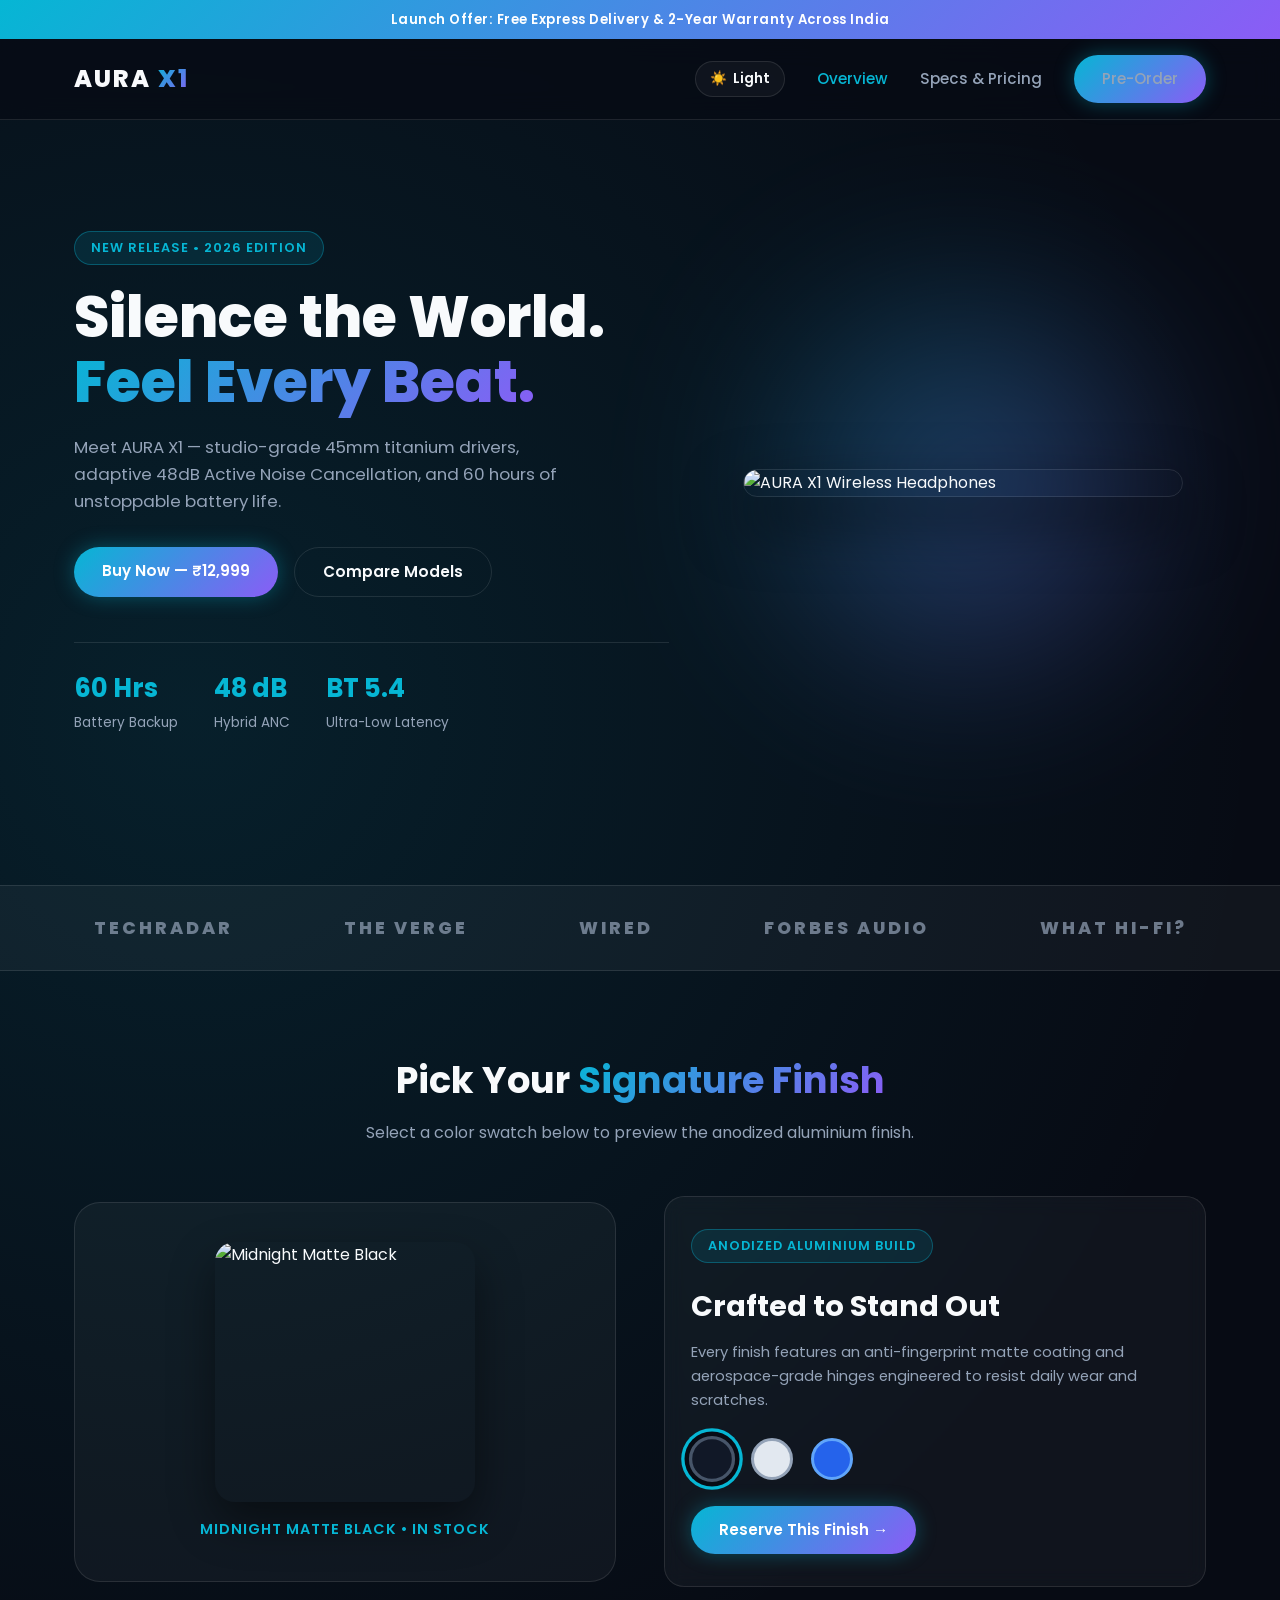
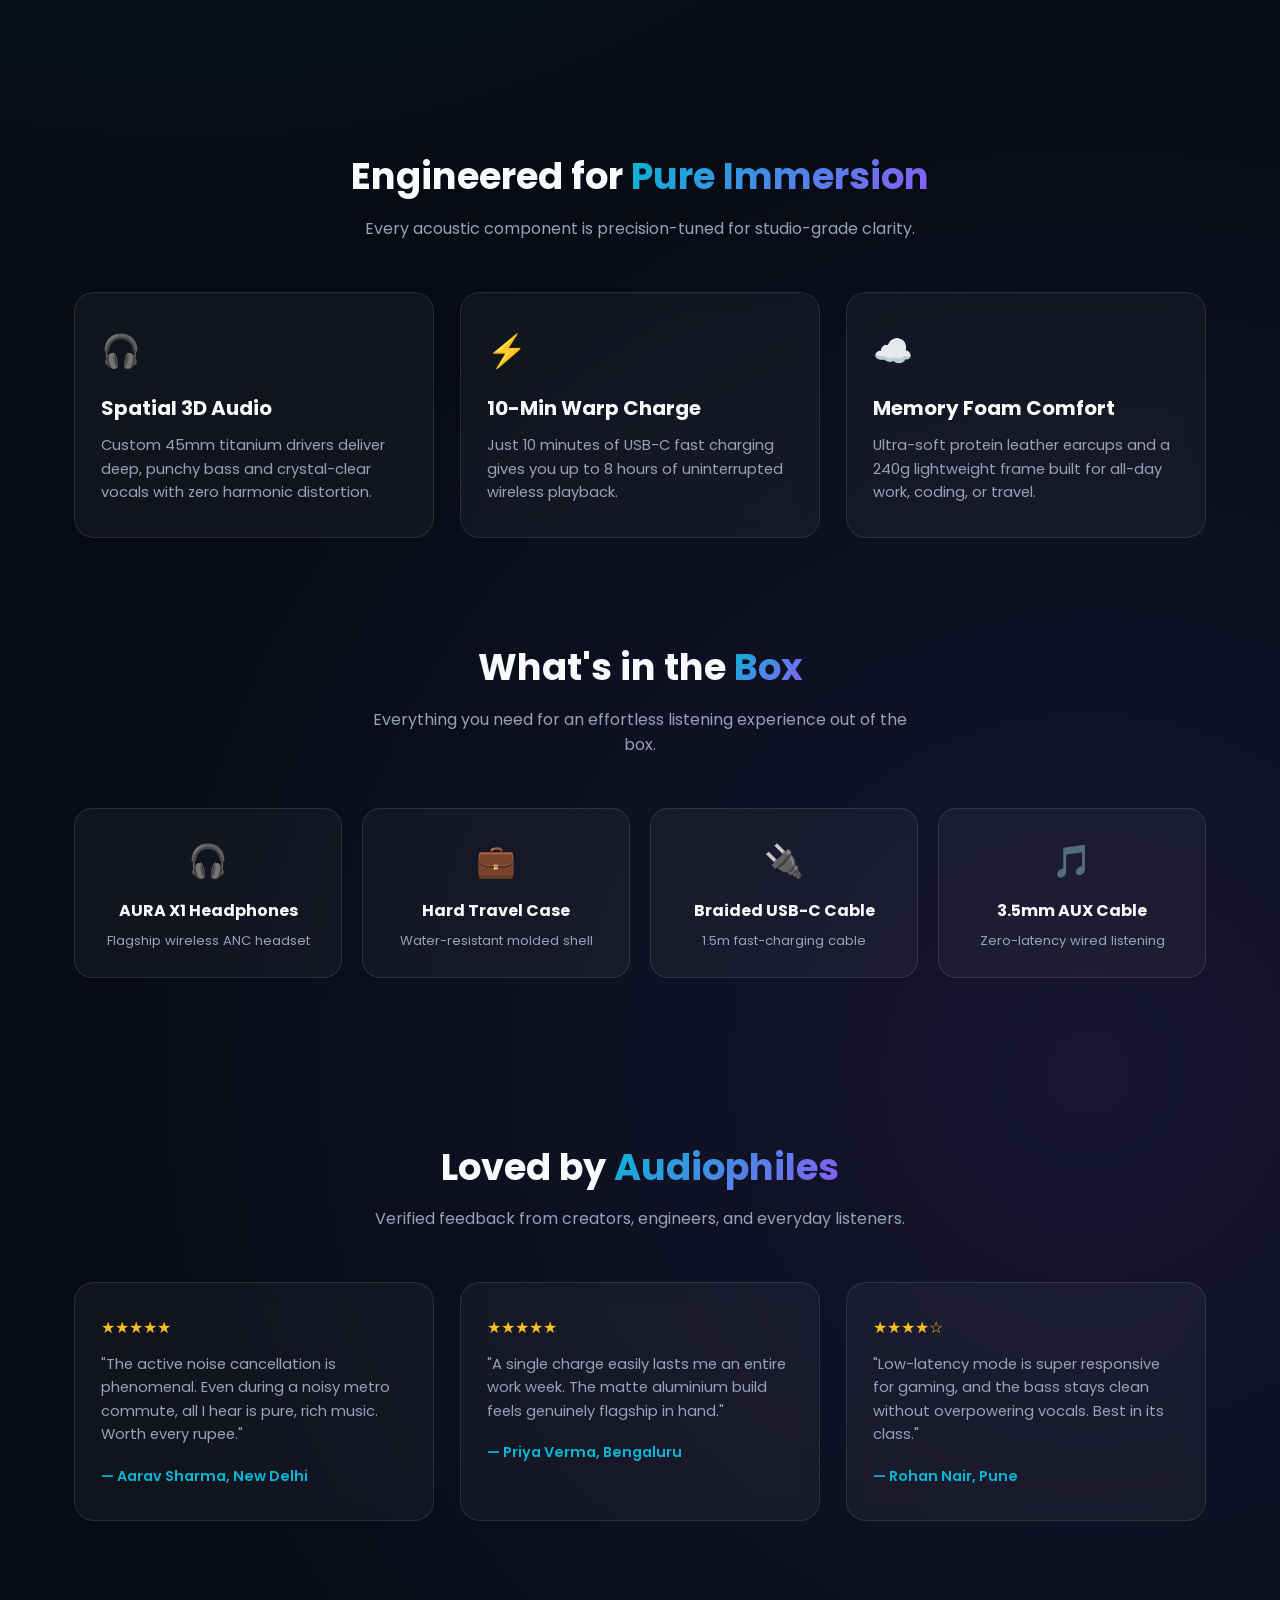
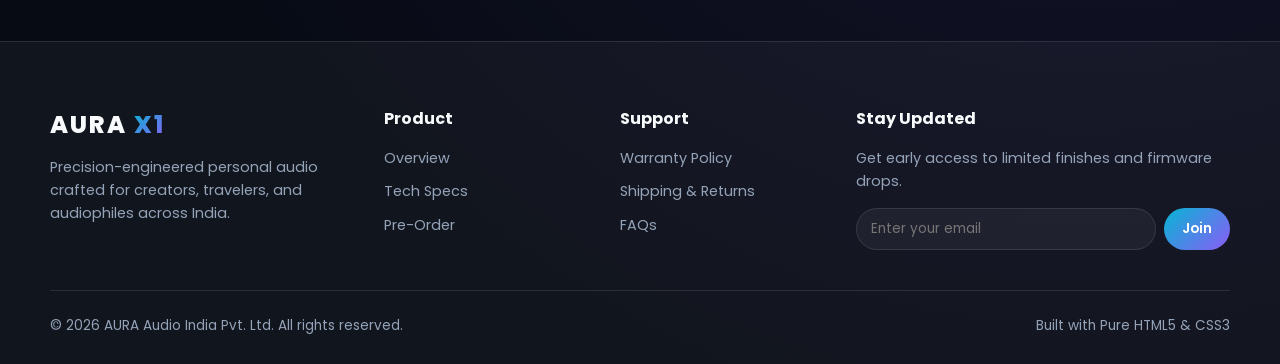
==== index.html @ 24a1bbdf "Add files via upload" ====
<!DOCTYPE html>
<html lang="en">

<head>
    <meta charset="UTF-8">
    <meta name="viewport" content="width=device-width, initial-scale=1.0">
    <title>AURA X1 | Flagship ANC Headphones</title>
    <link rel="stylesheet" href="css/style.css">
</head>

<body>
    <!-- Top Announcement Strip -->
    <div class="announcement-bar">
        Launch Offer: Free Express Delivery &amp; 2-Year Warranty Across India
    </div>

    <!-- Navigation Bar -->
    <header>
        <nav>
            <a href="index.html" class="logo">AURA <span>X1</span></a>
            <input type="checkbox" id="menu-toggle" class="menu-checkbox">
            <label for="menu-toggle" class="hamburger" aria-label="Toggle menu">&#9776;</label>
            <ul class="nav-links">
                <li>
                    <input type="checkbox" id="theme-toggle" class="theme-checkbox">
                    <label for="theme-toggle" class="theme-label">☀️</label>
                </li>
                <li><a href="index.html" class="active">Overview</a></li>
                <li><a href="specs.html">Specs & Pricing</a></li>
                <li><a href="order.html" class="btn btn-primary">Pre-Order</a></li>
            </ul>
        </nav>
    </header>

    <main>
        <!-- Hero Section -->
        <section class="container hero">
            <div class="hero-text">
                <span class="badge">NEW RELEASE • 2026 EDITION</span>
                <h1>Silence the World. <span class="gradient-text">Feel Every Beat.</span></h1>
                <p>
                    Meet AURA X1 — studio-grade 45mm titanium drivers, adaptive 48dB Active Noise Cancellation, and 60
                    hours of unstoppable battery life.
                </p>
                <div class="hero-btns">
                    <a href="order.html" class="btn btn-primary">Buy Now — ₹12,999</a>
                    <a href="specs.html" class="btn btn-outline">Compare Models</a>
                </div>

                <div class="hero-stats">
                    <div>
                        <h3>60 Hrs</h3>
                        <span>Battery Backup</span>
                    </div>
                    <div>
                        <h3>48 dB</h3>
                        <span>Hybrid ANC</span>
                    </div>
                    <div>
                        <h3>BT 5.4</h3>
                        <span>Ultra-Low Latency</span>
                    </div>
                </div>
            </div>

            <div class="hero-img">
                <img src="https://images.unsplash.com/photo-1505740420928-5e560c06d30e?auto=format&fit=crop&w=800&q=80"
                    alt="AURA X1 Wireless Headphones">
            </div>
        </section>
        <!-- Brand Trust Bar -->
        <div class="trust-bar">
            <div class="trust-inner">
                <span class="trust-brand">TECHRADAR</span>
                <span class="trust-brand">THE VERGE</span>
                <span class="trust-brand">WIRED</span>
                <span class="trust-brand">FORBES AUDIO</span>
                <span class="trust-brand">WHAT HI-FI?</span>
            </div>
        </div>

        <!-- Pure CSS Color Preview Studio -->
        <section class="container">
            <div class="section-title">
                <h2>Pick Your <span class="gradient-text">Signature Finish</span></h2>
                <p>Select a color swatch below to preview the anodized aluminium finish.</p>
            </div>

            <input type="radio" name="finish" id="color-midnight" class="color-radio" checked>
            <input type="radio" name="finish" id="color-silver" class="color-radio">
            <input type="radio" name="finish" id="color-cobalt" class="color-radio">

            <div class="color-studio">
                <div class="preview-stage">
                    <div class="preview-item item-midnight">
                        <img src="https://images.unsplash.com/photo-1505740420928-5e560c06d30e?auto=format&fit=crop&w=700&q=80"
                            alt="Midnight Matte Black">
                        <span class="edition-tag">MIDNIGHT MATTE BLACK • IN STOCK</span>
                    </div>

                    <div class="preview-item item-silver">
                        <img src="https://images.unsplash.com/photo-1583394838336-acd977736f90?auto=format&fit=crop&w=700&q=80"
                            alt="Arctic Titanium Silver">
                        <span class="edition-tag">ARCTIC TITANIUM SILVER • LIMITED</span>
                    </div>

                    <div class="preview-item item-cobalt">
                        <img src="https://images.unsplash.com/photo-1546435770-a3e426bf472b?auto=format&fit=crop&w=700&q=80"
                            alt="Deep Cobalt Blue">
                        <span class="edition-tag">DEEP COBALT BLUE • NEW DROP</span>
                    </div>
                </div>

                <div class="card">
                    <span class="badge">ANODIZED ALUMINIUM BUILD</span>
                    <h3 style="font-size: 1.8rem; margin-bottom: 12px;">Crafted to Stand Out</h3>
                    <p>Every finish features an anti-fingerprint matte coating and aerospace-grade hinges engineered to
                        resist daily wear and scratches.</p>

                    <div class="swatch-group">
                        <label for="color-midnight" class="swatch swatch-midnight" title="Midnight Matte Black"></label>
                        <label for="color-silver" class="swatch swatch-silver" title="Arctic Titanium Silver"></label>
                        <label for="color-cobalt" class="swatch swatch-cobalt" title="Deep Cobalt Blue"></label>
                    </div>

                    <a href="order.html" class="btn btn-primary">Reserve This Finish →</a>
                </div>
            </div>
        </section>

        <!-- Key Features Section -->
        <section class="container">
            <div class="section-title">
                <h2>Engineered for <span class="gradient-text">Pure Immersion</span></h2>
                <p>Every acoustic component is precision-tuned for studio-grade clarity.</p>
            </div>

            <div class="grid-3">
                <article class="card">
                    <span class="card-icon">🎧</span>
                    <h3>Spatial 3D Audio</h3>
                    <p>Custom 45mm titanium drivers deliver deep, punchy bass and crystal-clear vocals with zero
                        harmonic distortion.</p>
                </article>

                <article class="card">
                    <span class="card-icon">⚡</span>
                    <h3>10-Min Warp Charge</h3>
                    <p>Just 10 minutes of USB-C fast charging gives you up to 8 hours of uninterrupted wireless
                        playback.</p>
                </article>

                <article class="card">
                    <span class="card-icon">☁️</span>
                    <h3>Memory Foam Comfort</h3>
                    <p>Ultra-soft protein leather earcups and a 240g lightweight frame built for all-day work, coding,
                        or travel.</p>
                </article>
            </div>
        </section>

        <!-- What's in the Box -->
        <section class="container" style="padding-top: 20px;">
            <div class="section-title">
                <h2>What's in the <span class="gradient-text">Box</span></h2>
                <p>Everything you need for an effortless listening experience out of the box.</p>
            </div>

            <div class="grid-4">
                <div class="box-item">
                    <span>🎧</span>
                    <h4>AURA X1 Headphones</h4>
                    <p>Flagship wireless ANC headset</p>
                </div>
                <div class="box-item">
                    <span>💼</span>
                    <h4>Hard Travel Case</h4>
                    <p>Water-resistant molded shell</p>
                </div>
                <div class="box-item">
                    <span>🔌</span>
                    <h4>Braided USB-C Cable</h4>
                    <p>1.5m fast-charging cable</p>
                </div>
                <div class="box-item">
                    <span>🎵</span>
                    <h4>3.5mm AUX Cable</h4>
                    <p>Zero-latency wired listening</p>
                </div>
            </div>
        </section>

        <!-- Customer Reviews -->
        <section class="container">
            <div class="section-title">
                <h2>Loved by <span class="gradient-text">Audiophiles</span></h2>
                <p>Verified feedback from creators, engineers, and everyday listeners.</p>
            </div>

            <div class="grid-3">
                <article class="card">
                    <div class="stars">★★★★★</div>
                    <p>"The active noise cancellation is phenomenal. Even during a noisy metro commute, all I hear is
                        pure, rich music. Worth every rupee."</p>
                    <div class="reviewer">— Aarav Sharma, New Delhi</div>
                </article>

                <article class="card">
                    <div class="stars">★★★★★</div>
                    <p>"A single charge easily lasts me an entire work week. The matte aluminium build feels genuinely
                        flagship in hand."</p>
                    <div class="reviewer">— Priya Verma, Bengaluru</div>
                </article>

                <article class="card">
                    <div class="stars">★★★★☆</div>
                    <p>"Low-latency mode is super responsive for gaming, and the bass stays clean without overpowering
                        vocals. Best in its class."</p>
                    <div class="reviewer">— Rohan Nair, Pune</div>
                </article>
            </div>
        </section>
    </main>


    <!-- Official Business Footer -->
    <footer class="site-footer">
        <div class="footer-grid">
            <div class="footer-col">
                <a href="index.html" class="logo">AURA <span>X1</span></a>
                <p>Precision-engineered personal audio crafted for creators, travelers, and audiophiles across India.
                </p>
            </div>

            <div class="footer-col">
                <h4>Product</h4>
                <ul>
                    <li><a href="index.html">Overview</a></li>
                    <li><a href="specs.html">Tech Specs</a></li>
                    <li><a href="order.html">Pre-Order</a></li>
                </ul>
            </div>

            <div class="footer-col">
                <h4>Support</h4>
                <ul>
                    <li><a href="order.html">Warranty Policy</a></li>
                    <li><a href="order.html">Shipping & Returns</a></li>
                    <li><a href="order.html">FAQs</a></li>
                </ul>
            </div>

            <div class="footer-col">
                <h4>Stay Updated</h4>
                <p>Get early access to limited finishes and firmware drops.</p>
                <form class="newsletter-form" action="#">
                    <input type="email" placeholder="Enter your email" required>
                    <button type="submit">Join</button>
                </form>
            </div>
        </div>

        <div class="footer-bottom">
            <span>&copy; 2026 AURA Audio India Pvt. Ltd. All rights reserved.</span>
            <span>Built with Pure HTML5 &amp; CSS3</span>
        </div>
    </footer>

</body>

</html>
---- css/style.css ----
/* ===== GOOGLE FONT & RESET ===== */
@import url('https://fonts.googleapis.com/css2?family=Poppins:wght@300;400;600;700;800&display=swap');

:root {
  --bg-dark: #070b14;
  --bg-card: rgba(255, 255, 255, 0.04);
  --border-glass: rgba(255, 255, 255, 0.1);
  --primary: #06b6d4;
  --secondary: #8b5cf6;
  --text-main: #f8fafc;
  --text-muted: #94a3b8;
  --gradient: linear-gradient(135deg, #06b6d4, #8b5cf6);
}

* {
  margin: 0;
  padding: 0;
  box-sizing: border-box;
  font-family: 'Poppins', 'Segoe UI', sans-serif;
}

html {
  scroll-behavior: smooth;
}

body {
  background-color: var(--bg-dark);
  color: var(--text-main);
  line-height: 1.6;
  overflow-x: hidden;
  background-image:
    radial-gradient(circle at 15% 20%, rgba(6, 182, 212, 0.12), transparent 35%),
    radial-gradient(circle at 85% 75%, rgba(139, 92, 246, 0.12), transparent 35%);
}

/* ===== NAVBAR (GLASSMORPHISM) ===== */
header {
  position: sticky;
  top: 0;
  z-index: 100;
  background: rgba(7, 11, 20, 0.75);
  backdrop-filter: blur(14px);
  border-bottom: 1px solid var(--border-glass);
}

nav {
  max-width: 1180px;
  margin: auto;
  padding: 16px 24px;
  display: flex;
  justify-content: space-between;
  align-items: center;
}

.logo {
  font-size: 1.5rem;
  font-weight: 800;
  letter-spacing: 2px;
  text-decoration: none;
  color: var(--text-main);
}

.logo span {
  background: var(--gradient);
  -webkit-background-clip: text;
  background-clip: text;
  color: transparent;
}

.nav-links {
  list-style: none;
  display: flex;
  gap: 32px;
  align-items: center;
}

.nav-links a {
  text-decoration: none;
  color: var(--text-muted);
  font-weight: 500;
  font-size: 0.95rem;
  transition: color 0.3s ease;
}

.nav-links a:hover,
.nav-links a.active {
  color: var(--primary);
}

/* ===== BUTTONS ===== */
.btn {
  display: inline-block;
  padding: 12px 28px;
  border-radius: 50px;
  text-decoration: none;
  font-weight: 600;
  font-size: 0.95rem;
  transition: all 0.3s ease;
  cursor: pointer;
  border: none;
}

.btn-primary {
  background: var(--gradient);
  color: #fff;
  box-shadow: 0 0 20px rgba(6, 182, 212, 0.35);
}

.btn-primary:hover {
  transform: translateY(-3px);
  box-shadow: 0 0 32px rgba(139, 92, 246, 0.55);
}

.btn-outline {
  background: transparent;
  color: var(--text-main);
  border: 1px solid var(--border-glass);
}

.btn-outline:hover {
  border-color: var(--primary);
  color: var(--primary);
  transform: translateY(-3px);
}

/* ===== CONTAINER & HEADINGS ===== */
.container {
  max-width: 1180px;
  margin: auto;
  padding: 80px 24px;
}

.section-title {
  text-align: center;
  margin-bottom: 50px;
}

.section-title h2 {
  font-size: 2.3rem;
  font-weight: 700;
  margin-bottom: 10px;
}

.section-title p {
  color: var(--text-muted);
  max-width: 550px;
  margin: auto;
}

.gradient-text {
  background: var(--gradient);
  -webkit-background-clip: text;
  background-clip: text;
  color: transparent;
}

/* ===== HERO SECTION ===== */
.hero {
  display: grid;
  grid-template-columns: 1.1fr 0.9fr;
  align-items: center;
  gap: 50px;
  min-height: 85vh;
  padding-top: 40px;
}

.badge {
  display: inline-block;
  padding: 6px 16px;
  border-radius: 50px;
  background: rgba(6, 182, 212, 0.12);
  border: 1px solid rgba(6, 182, 212, 0.35);
  color: var(--primary);
  font-size: 0.8rem;
  font-weight: 600;
  letter-spacing: 1px;
  margin-bottom: 20px;
}

.hero-text h1 {
  font-size: 3.6rem;
  line-height: 1.12;
  font-weight: 800;
  margin-bottom: 20px;
}

.hero-text p {
  color: var(--text-muted);
  font-size: 1.05rem;
  margin-bottom: 32px;
  max-width: 500px;
}

.hero-btns {
  display: flex;
  gap: 16px;
  flex-wrap: wrap;
}

.hero-stats {
  display: flex;
  gap: 36px;
  margin-top: 45px;
  padding-top: 25px;
  border-top: 1px solid var(--border-glass);
}

.hero-stats h3 {
  font-size: 1.6rem;
  color: var(--primary);
}

.hero-stats span {
  font-size: 0.85rem;
  color: var(--text-muted);
}

.hero-img {
  position: relative;
  display: flex;
  justify-content: center;
  align-items: center;
}

.hero-img::before {
  content: '';
  position: absolute;
  width: 340px;
  height: 340px;
  background: var(--gradient);
  border-radius: 50%;
  filter: blur(95px);
  opacity: 0.35;
  z-index: -1;
}

.hero-img img {
  width: 100%;
  max-width: 440px;
  border-radius: 28px;
  border: 1px solid var(--border-glass);
  box-shadow: 0 25px 60px rgba(0, 0, 0, 0.6);
  animation: float 4.5s ease-in-out infinite;
}

@keyframes float {

  0%,
  100% {
    transform: translateY(0px);
  }

  50% {
    transform: translateY(-16px);
  }
}

/* ===== FEATURES & REVIEWS GRID ===== */
.grid-3 {
  display: grid;
  grid-template-columns: repeat(3, 1fr);
  gap: 26px;
}

.card {
  background: var(--bg-card);
  border: 1px solid var(--border-glass);
  border-radius: 20px;
  padding: 32px 26px;
  backdrop-filter: blur(10px);
  transition: all 0.35s ease;
}

.card:hover {
  transform: translateY(-8px);
  border-color: rgba(6, 182, 212, 0.5);
  box-shadow: 0 15px 35px rgba(6, 182, 212, 0.12);
}

.card-icon {
  font-size: 2rem;
  margin-bottom: 16px;
  display: inline-block;
}

.card h3 {
  font-size: 1.25rem;
  margin-bottom: 10px;
}

.card p {
  color: var(--text-muted);
  font-size: 0.92rem;
}

.stars {
  color: #fbbf24;
  margin-bottom: 12px;
  font-size: 1rem;
}

.reviewer {
  margin-top: 18px;
  font-weight: 600;
  color: var(--primary);
  font-size: 0.9rem;
}

/* ===== SPECS & PRICING TABLE (specs.html) ===== */
.table-wrapper {
  overflow-x: auto;
  border-radius: 20px;
  border: 1px solid var(--border-glass);
  background: var(--bg-card);
}

table {
  width: 100%;
  border-collapse: collapse;
  text-align: left;
}

th,
td {
  padding: 18px 24px;
  border-bottom: 1px solid var(--border-glass);
}

th {
  background: rgba(6, 182, 212, 0.1);
  color: var(--primary);
  font-weight: 600;
  text-transform: uppercase;
  font-size: 0.85rem;
  letter-spacing: 1px;
}

tr:last-child td {
  border-bottom: none;
}

tr:hover td {
  background: rgba(255, 255, 255, 0.03);
}

.highlight-col {
  color: var(--primary);
  font-weight: 700;
}

/* Progress Bars for Audio Ratings */
.rating-box {
  max-width: 750px;
  margin: auto;
}

.bar-item {
  margin-bottom: 22px;
}

.bar-label {
  display: flex;
  justify-content: space-between;
  margin-bottom: 8px;
  font-size: 0.95rem;
}

.bar-bg {
  height: 10px;
  background: rgba(255, 255, 255, 0.08);
  border-radius: 50px;
  overflow: hidden;
}

.bar-fill {
  height: 100%;
  background: var(--gradient);
  border-radius: 50px;
}

/* ===== ORDER FORM & FAQ (order.html) ===== */
.order-grid {
  display: grid;
  grid-template-columns: 1.1fr 0.9fr;
  gap: 40px;
  align-items: start;
}

.form-group {
  margin-bottom: 20px;
}

.form-group label {
  display: block;
  margin-bottom: 8px;
  font-size: 0.9rem;
  color: var(--text-muted);
}

.form-group input,
.form-group select,
.form-group textarea {
  width: 100%;
  padding: 13px 16px;
  border-radius: 12px;
  background: rgba(255, 255, 255, 0.05);
  border: 1px solid var(--border-glass);
  color: var(--text-main);
  font-size: 0.95rem;
  outline: none;
  transition: border-color 0.3s;
}

.form-group select option {
  background: #0f172a;
  color: #fff;
}

.form-group input:focus,
.form-group select:focus,
.form-group textarea:focus {
  border-color: var(--primary);
}

/* Pure CSS FAQ Accordion */
details {
  background: var(--bg-card);
  border: 1px solid var(--border-glass);
  border-radius: 14px;
  padding: 18px 22px;
  margin-bottom: 14px;
  cursor: pointer;
}

summary {
  font-weight: 600;
  color: var(--text-main);
  list-style: none;
  display: flex;
  justify-content: space-between;
  align-items: center;
}

summary::after {
  content: '+';
  font-size: 1.3rem;
  color: var(--primary);
}

details[open] summary::after {
  content: '−';
}

details p {
  margin-top: 12px;
  color: var(--text-muted);
  font-size: 0.9rem;
}

/* ===== FOOTER ===== */
footer {
  border-top: 1px solid var(--border-glass);
  padding: 36px 24px;
  text-align: center;
  color: var(--text-muted);
  font-size: 0.9rem;
}

/* ===== RESPONSIVE DESIGN ===== */
@media (max-width: 850px) {

  .hero,
  .grid-3,
  .order-grid {
    grid-template-columns: 1fr;
  }

  .hero-text h1 {
    font-size: 2.5rem;
  }

  .nav-links {
    gap: 16px;
  }

  .hero {
    text-align: center;
  }

  .hero-btns,
  .hero-stats {
    justify-content: center;
  }
}

/* =========================================
   UPGRADE 1: PURE CSS LIGHT / DARK THEME
   ========================================= */
.theme-checkbox {
  display: none;
}

.theme-label {
  display: inline-flex;
  align-items: center;
  gap: 6px;
  padding: 6px 14px;
  border-radius: 50px;
  background: var(--bg-card);
  border: 1px solid var(--border-glass);
  color: var(--text-main);
  font-size: 0.85rem;
  font-weight: 600;
  cursor: pointer;
  user-select: none;
  transition: all 0.3s ease;
}

.theme-label:hover {
  border-color: var(--primary);
}

/* Light Mode Variables jab toggle ON ho */
body:has(#theme-toggle:checked) {
  --bg-dark: #f8fafc;
  --bg-card: rgba(255, 255, 255, 0.85);
  --border-glass: rgba(15, 23, 42, 0.12);
  --text-main: #0f172a;
  --text-muted: #475569;
  background-image:
    radial-gradient(circle at 15% 20%, rgba(6, 182, 212, 0.12), transparent 40%),
    radial-gradient(circle at 85% 75%, rgba(139, 92, 246, 0.12), transparent 40%);
}

body:has(#theme-toggle:checked) header {
  background: rgba(248, 250, 252, 0.82);
}

body:has(#theme-toggle:checked) .form-group input,
body:has(#theme-toggle:checked) .form-group select,
body:has(#theme-toggle:checked) .form-group textarea {
  background: #ffffff;
  color: #0f172a;
}

body:has(#theme-toggle:checked) .theme-label::after {
  content: 'Dark';
}

.theme-label::after {
  content: 'Light';
}

/* =========================================
   UPGRADE 2: BRAND TRUST BAR
   ========================================= */
.trust-bar {
  border-top: 1px solid var(--border-glass);
  border-bottom: 1px solid var(--border-glass);
  padding: 28px 24px;
  background: var(--bg-card);
}

.trust-inner {
  max-width: 1180px;
  margin: auto;
  display: flex;
  justify-content: space-around;
  align-items: center;
  flex-wrap: wrap;
  gap: 24px;
}

.trust-brand {
  font-size: 1.1rem;
  font-weight: 800;
  letter-spacing: 3px;
  color: var(--text-muted);
  opacity: 0.7;
  transition: opacity 0.3s;
}

.trust-brand:hover {
  opacity: 1;
  color: var(--primary);
}

/* =========================================
   UPGRADE 3: PURE CSS COLOR PREVIEW STUDIO
   ========================================= */
.color-studio {
  display: grid;
  grid-template-columns: 1fr 1fr;
  gap: 48px;
  align-items: center;
}

.color-radio {
  display: none;
}

.preview-stage {
  position: relative;
  height: 380px;
  border-radius: 26px;
  border: 1px solid var(--border-glass);
  background: var(--bg-card);
  display: flex;
  justify-content: center;
  align-items: center;
  overflow: hidden;
}

.preview-item {
  position: absolute;
  inset: 0;
  display: flex;
  flex-direction: column;
  justify-content: center;
  align-items: center;
  padding: 24px;
  opacity: 0;
  transform: scale(0.92);
  transition: all 0.45s ease;
  pointer-events: none;
}

.preview-item img {
  width: 260px;
  height: 260px;
  object-fit: cover;
  border-radius: 20px;
  box-shadow: 0 20px 45px rgba(0, 0, 0, 0.45);
}

.edition-tag {
  margin-top: 16px;
  font-size: 0.9rem;
  font-weight: 600;
  letter-spacing: 1px;
  color: var(--primary);
}

/* Radio Checked States */
#color-midnight:checked~.color-studio .item-midnight,
#color-silver:checked~.color-studio .item-silver,
#color-cobalt:checked~.color-studio .item-cobalt {
  opacity: 1;
  transform: scale(1);
  pointer-events: auto;
}

.swatch-group {
  display: flex;
  gap: 18px;
  margin: 26px 0;
}

.swatch {
  width: 42px;
  height: 42px;
  border-radius: 50%;
  cursor: pointer;
  border: 3px solid transparent;
  transition: transform 0.25s ease, box-shadow 0.25s ease;
}

.swatch:hover {
  transform: scale(1.12);
}

.swatch-midnight {
  background: #111827;
  border-color: #475569;
}

.swatch-silver {
  background: #e2e8f0;
  border-color: #94a3b8;
}

.swatch-cobalt {
  background: #2563eb;
  border-color: #60a5fa;
}

/* Active Ring Highlight */
#color-midnight:checked~.color-studio .swatch-midnight,
#color-silver:checked~.color-studio .swatch-silver,
#color-cobalt:checked~.color-studio .swatch-cobalt {
  box-shadow: 0 0 0 4px var(--bg-dark), 0 0 0 7px var(--primary);
  transform: scale(1.1);
}

@media (max-width: 850px) {
  .color-studio {
    grid-template-columns: 1fr;
  }
}

/* =========================================
   UPGRADE 4: WHAT'S IN THE BOX & OFFICIAL FOOTER
   ========================================= */
.grid-4 {
  display: grid;
  grid-template-columns: repeat(4, 1fr);
  gap: 20px;
}

.box-item {
  background: var(--bg-card);
  border: 1px solid var(--border-glass);
  border-radius: 18px;
  padding: 26px 20px;
  text-align: center;
  transition: all 0.3s ease;
}

.box-item:hover {
  border-color: var(--primary);
  transform: translateY(-6px);
}

.box-item span {
  font-size: 2rem;
  display: block;
  margin-bottom: 12px;
}

.box-item h4 {
  font-size: 1rem;
  margin-bottom: 6px;
}

.box-item p {
  font-size: 0.82rem;
  color: var(--text-muted);
}

/* Official Multi-Column Footer */
.site-footer {
  border-top: 1px solid var(--border-glass);
  background: var(--bg-card);
  padding: 64px 24px 28px;
  margin-top: 40px;
  text-align: left;
}

.footer-grid {
  max-width: 1180px;
  margin: auto;
  display: grid;
  grid-template-columns: 1.5fr 1fr 1fr 1.4fr;
  gap: 40px;
  padding-bottom: 40px;
  border-bottom: 1px solid var(--border-glass);
}

.footer-col h4 {
  font-size: 1rem;
  margin-bottom: 16px;
  color: var(--text-main);
}

.footer-col p {
  color: var(--text-muted);
  font-size: 0.9rem;
  margin-top: 12px;
}

.footer-col ul {
  list-style: none;
}

.footer-col ul li {
  margin-bottom: 10px;
}

.footer-col ul a {
  text-decoration: none;
  color: var(--text-muted);
  font-size: 0.9rem;
  transition: color 0.3s;
}

.footer-col ul a:hover {
  color: var(--primary);
}

.newsletter-form {
  display: flex;
  gap: 8px;
  margin-top: 14px;
}

.newsletter-form input {
  flex: 1;
  padding: 10px 14px;
  border-radius: 50px;
  border: 1px solid var(--border-glass);
  background: rgba(255, 255, 255, 0.05);
  color: var(--text-main);
  font-size: 0.85rem;
  outline: none;
}

.newsletter-form input:focus {
  border-color: var(--primary);
}

.newsletter-form button {
  padding: 10px 18px;
  border-radius: 50px;
  border: none;
  background: var(--gradient);
  color: #fff;
  font-weight: 600;
  cursor: pointer;
  font-size: 0.85rem;
}

.footer-bottom {
  max-width: 1180px;
  margin: 24px auto 0;
  display: flex;
  justify-content: space-between;
  align-items: center;
  flex-wrap: wrap;
  gap: 12px;
  color: var(--text-muted);
  font-size: 0.85rem;
}

@media (max-width: 850px) {

  .grid-4,
  .footer-grid {
    grid-template-columns: 1fr 1fr;
  }
}

@media (max-width: 550px) {

  .grid-4,
  .footer-grid {
    grid-template-columns: 1fr;
  }
}

/* =========================================
   ANNOUNCEMENT BAR, MOBILE MENU & ORDER MODAL
   ========================================= */

/* 1. Top Announcement Strip */
.announcement-bar {
  background: var(--gradient);
  color: #ffffff;
  text-align: center;
  padding: 9px 16px;
  font-size: 0.82rem;
  font-weight: 600;
  letter-spacing: 0.5px;
}

/* 2. Pure CSS Mobile Hamburger Menu */
.menu-checkbox {
  display: none;
}

.hamburger {
  display: none;
  font-size: 1.7rem;
  color: var(--text-main);
  cursor: pointer;
  user-select: none;
  line-height: 1;
}

@media (max-width: 850px) {
  nav {
    flex-wrap: wrap;
  }

  .hamburger {
    display: block;
  }

  .nav-links {
    display: none;
    width: 100%;
    flex-direction: column;
    align-items: flex-start;
    gap: 18px;
    padding: 20px 0 8px;
    margin-top: 14px;
    border-top: 1px solid var(--border-glass);
  }

  #menu-toggle:checked~.nav-links {
    display: flex;
  }
}

/* 3. Pure CSS Order Success Modal (:target) */
.modal-overlay {
  position: fixed;
  inset: 0;
  background: rgba(0, 0, 0, 0.72);
  backdrop-filter: blur(8px);
  display: flex;
  justify-content: center;
  align-items: center;
  padding: 20px;
  z-index: 999;
  opacity: 0;
  visibility: hidden;
  pointer-events: none;
  transition: opacity 0.3s ease, visibility 0.3s ease;
}

.modal-overlay:target {
  opacity: 1;
  visibility: visible;
  pointer-events: auto;
}

.modal-box {
  background: var(--bg-dark);
  border: 1px solid var(--border-glass);
  border-radius: 24px;
  padding: 40px 32px;
  max-width: 420px;
  width: 100%;
  text-align: center;
  box-shadow: 0 25px 60px rgba(0, 0, 0, 0.5);
  transform: scale(0.92);
  transition: transform 0.3s ease;
}

.modal-overlay:target .modal-box {
  transform: scale(1);
}

.modal-icon {
  width: 64px;
  height: 64px;
  margin: 0 auto 20px;
  border-radius: 50%;
  background: var(--gradient);
  color: #ffffff;
  font-size: 2rem;
  font-weight: 700;
  display: flex;
  justify-content: center;
  align-items: center;
  box-shadow: 0 0 25px rgba(6, 182, 212, 0.4);
}

.modal-box h3 {
  font-size: 1.6rem;
  margin-bottom: 10px;
  color: var(--text-main);
}

.modal-box p {
  color: var(--text-muted);
  font-size: 0.92rem;
  margin-bottom: 26px;
}
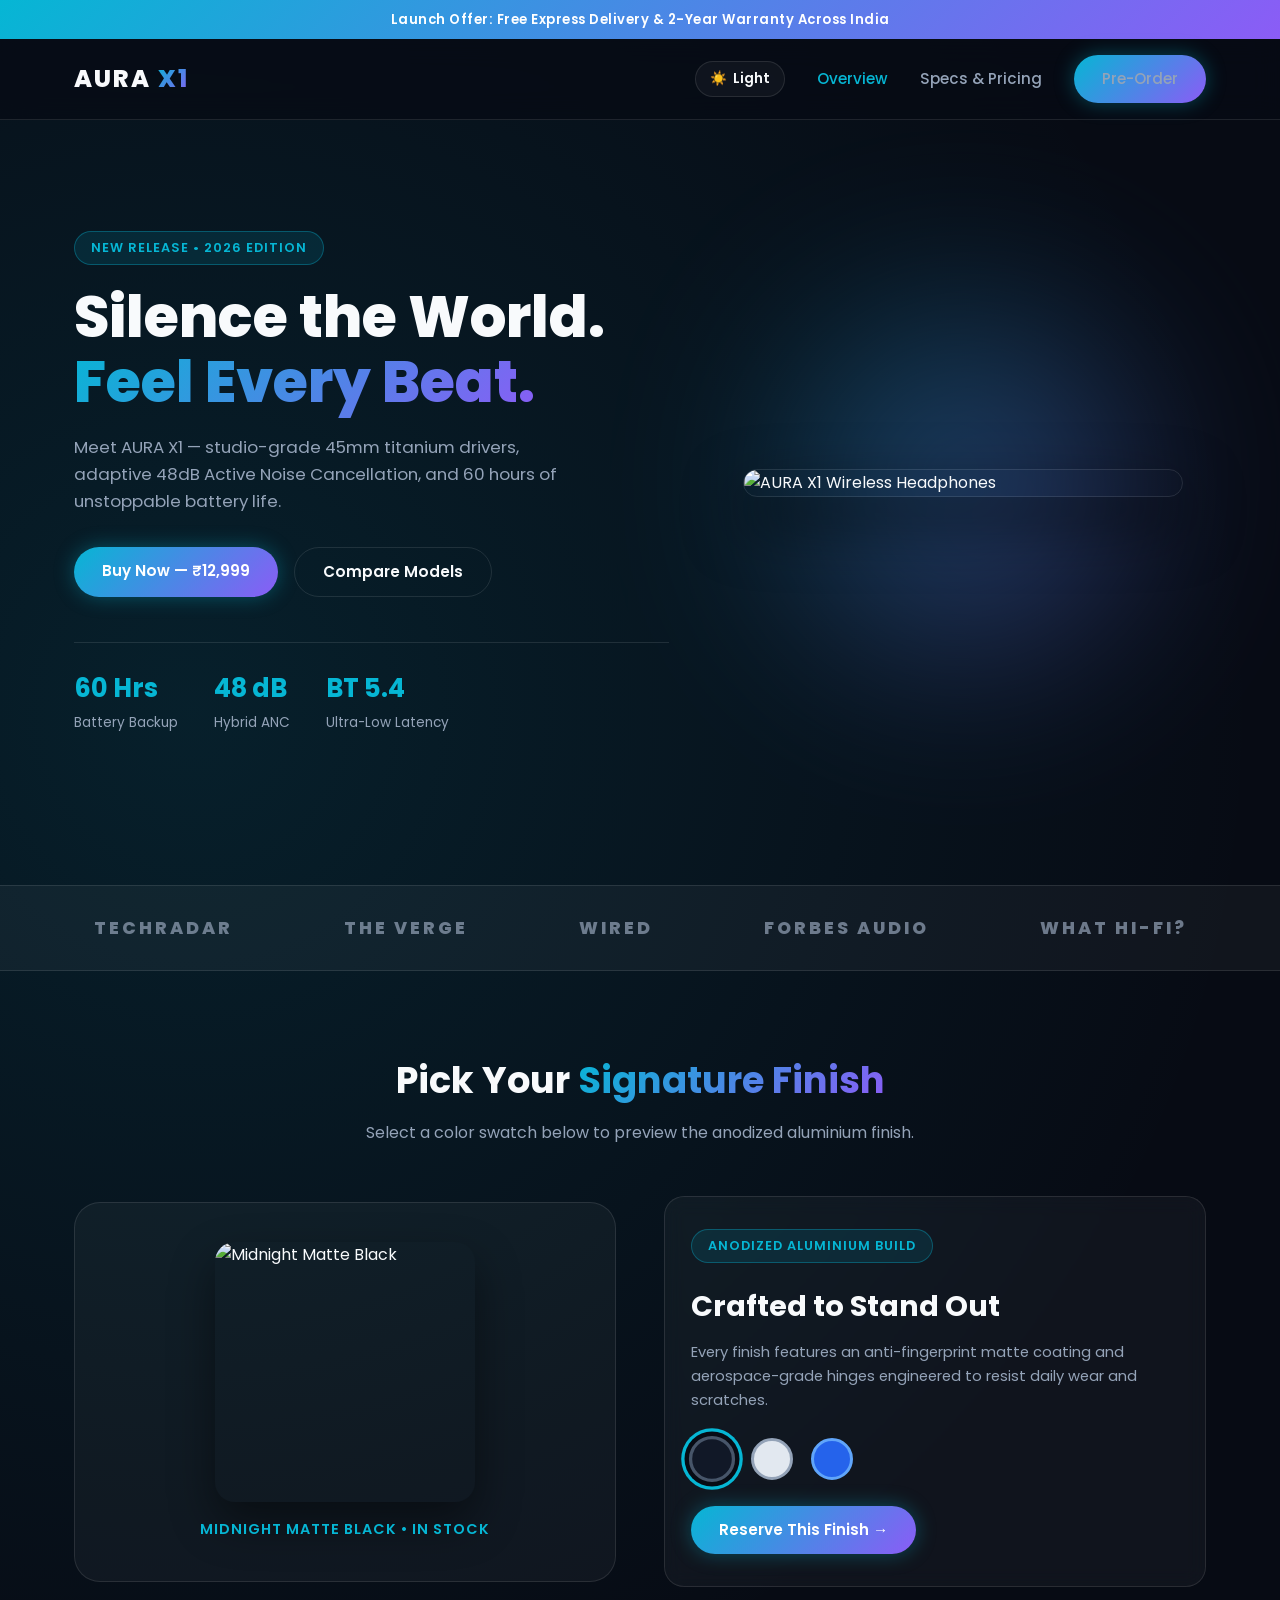
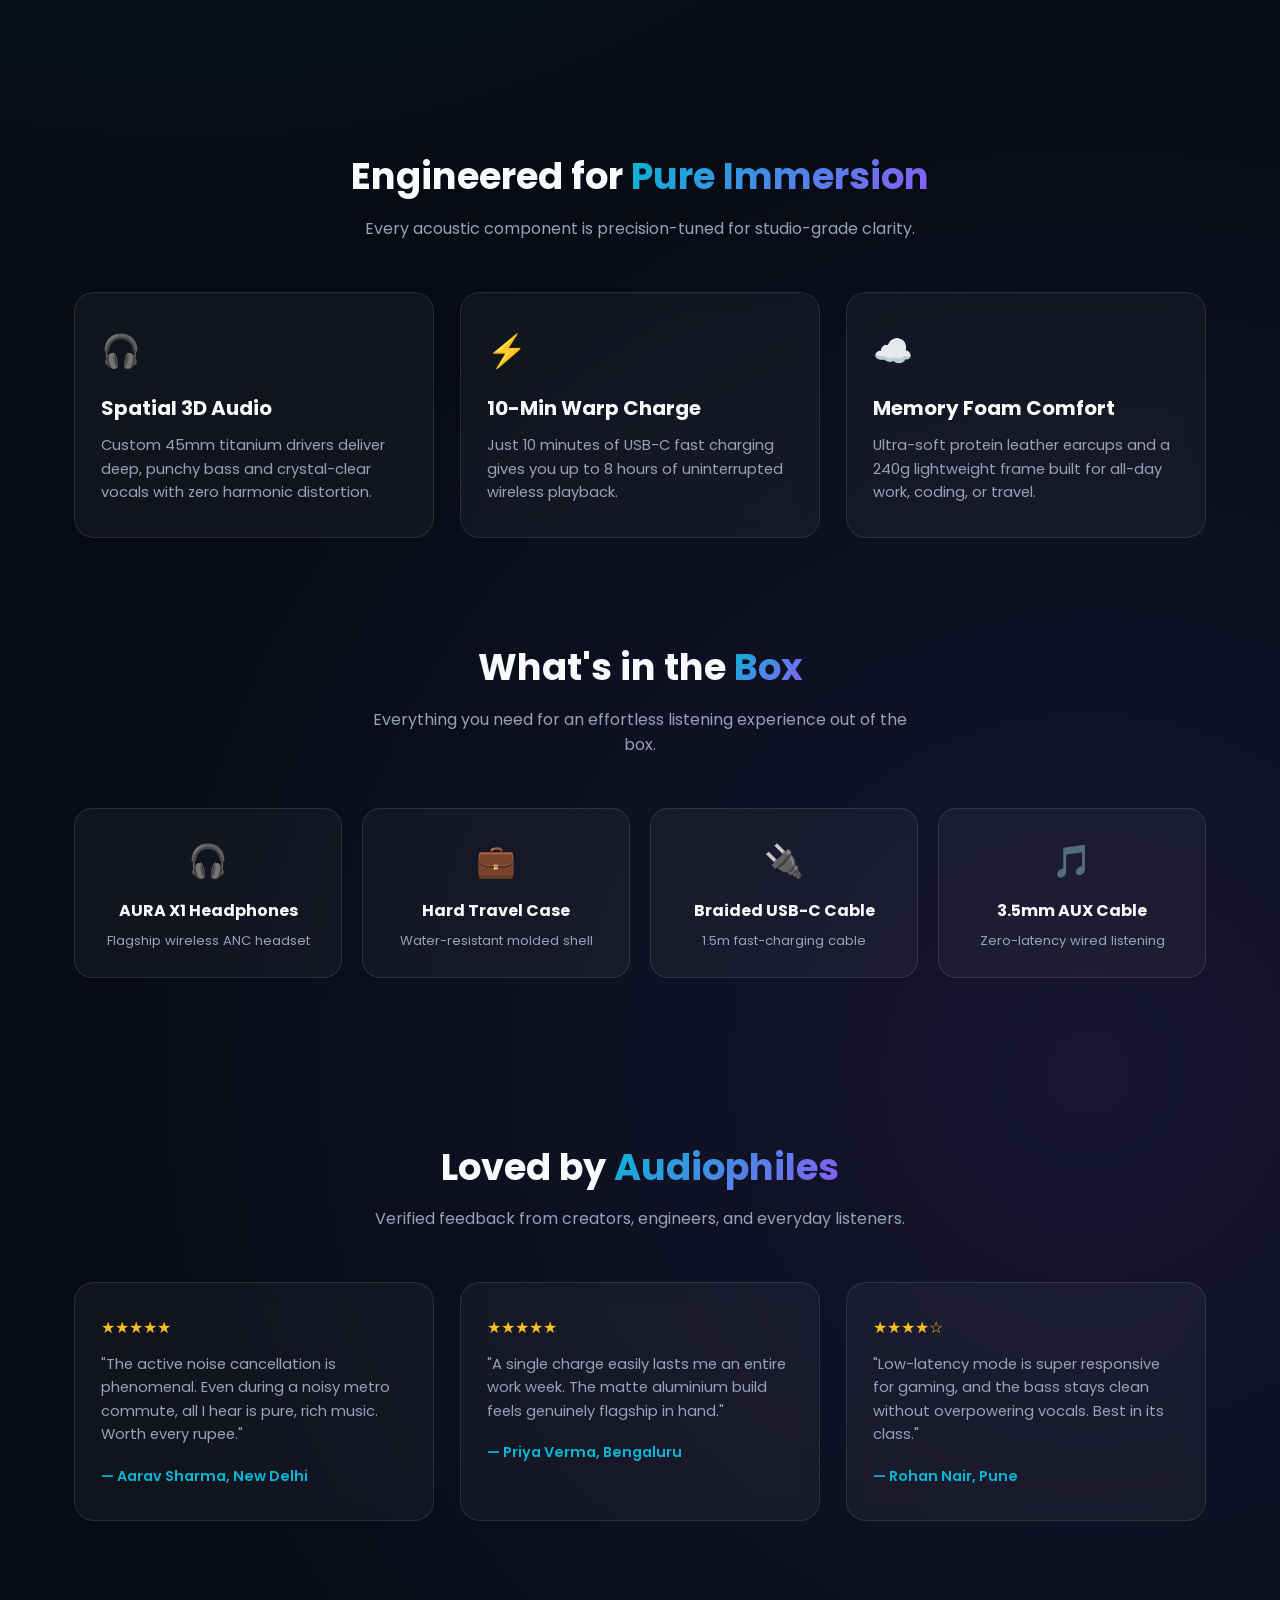
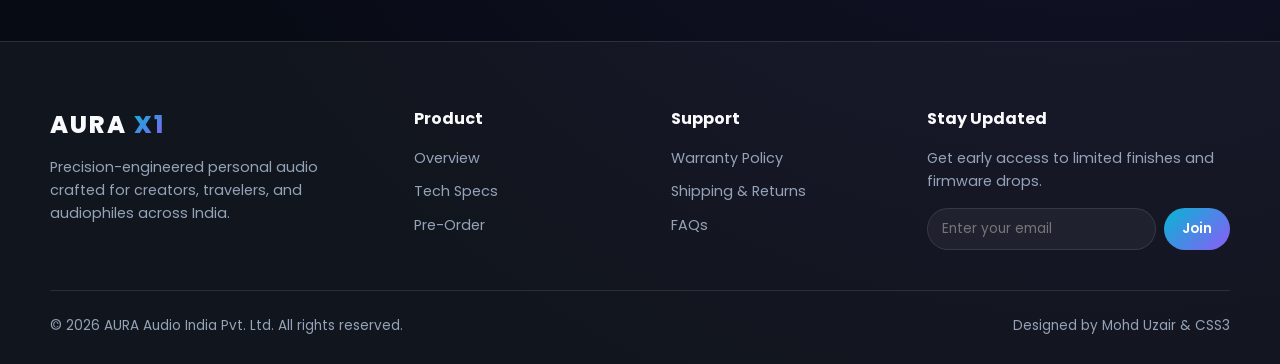
==== commit 877eedb8: "updated footer and comments" ====
--- a/index.html
+++ b/index.html
@@ -79,7 +79,7 @@
             </div>
         </div>
 
-        <!-- Pure CSS Color Preview Studio -->
+        <!-- Color Preview -->
         <section class="container">
             <div class="section-title">
                 <h2>Pick Your <span class="gradient-text">Signature Finish</span></h2>
@@ -262,7 +262,7 @@
 
         <div class="footer-bottom">
             <span>&copy; 2026 AURA Audio India Pvt. Ltd. All rights reserved.</span>
-            <span>Built with Pure HTML5 &amp; CSS3</span>
+            <span>Designed by Mohd Uzair &amp; CSS3</span>
         </div>
     </footer>
 
--- a/css/style.css
+++ b/css/style.css
@@ -1,4 +1,4 @@
-/* ===== GOOGLE FONT & RESET ===== */
+/*  GOOGLE FONT & RESET */
 @import url('https://fonts.googleapis.com/css2?family=Poppins:wght@300;400;600;700;800&display=swap');
 
 :root {
@@ -33,7 +33,7 @@
     radial-gradient(circle at 85% 75%, rgba(139, 92, 246, 0.12), transparent 35%);
 }
 
-/* ===== NAVBAR (GLASSMORPHISM) ===== */
+/*  NAVBAR (GLASSMORPHISM)  */
 header {
   position: sticky;
   top: 0;
@@ -87,7 +87,7 @@
   color: var(--primary);
 }
 
-/* ===== BUTTONS ===== */
+/*  BUTTONS */
 .btn {
   display: inline-block;
   padding: 12px 28px;
@@ -123,7 +123,7 @@
   transform: translateY(-3px);
 }
 
-/* ===== CONTAINER & HEADINGS ===== */
+/*  CONTAINER & HEADINGS  */
 .container {
   max-width: 1180px;
   margin: auto;
@@ -154,7 +154,7 @@
   color: transparent;
 }
 
-/* ===== HERO SECTION ===== */
+/*  HERO SECTION  */
 .hero {
   display: grid;
   grid-template-columns: 1.1fr 0.9fr;
@@ -255,7 +255,7 @@
   }
 }
 
-/* ===== FEATURES & REVIEWS GRID ===== */
+/* FEATURES & REVIEWS GRID  */
 .grid-3 {
   display: grid;
   grid-template-columns: repeat(3, 1fr);
@@ -306,7 +306,7 @@
   font-size: 0.9rem;
 }
 
-/* ===== SPECS & PRICING TABLE (specs.html) ===== */
+/*  SPECS & PRICING TABLE */
 .table-wrapper {
   overflow-x: auto;
   border-radius: 20px;
@@ -378,7 +378,7 @@
   border-radius: 50px;
 }
 
-/* ===== ORDER FORM & FAQ (order.html) ===== */
+/*  ORDER FORM & FAQ*/
 .order-grid {
   display: grid;
   grid-template-columns: 1.1fr 0.9fr;
@@ -422,7 +422,7 @@
   border-color: var(--primary);
 }
 
-/* Pure CSS FAQ Accordion */
+/*  FAQ Accordion */
 details {
   background: var(--bg-card);
   border: 1px solid var(--border-glass);
@@ -457,7 +457,7 @@
   font-size: 0.9rem;
 }
 
-/* ===== FOOTER ===== */
+/*  FOOTER  */
 footer {
   border-top: 1px solid var(--border-glass);
   padding: 36px 24px;
@@ -466,7 +466,7 @@
   font-size: 0.9rem;
 }
 
-/* ===== RESPONSIVE DESIGN ===== */
+/* RESPONSIVE DESIGN  */
 @media (max-width: 850px) {
 
   .hero,
@@ -493,9 +493,9 @@
   }
 }
 
-/* =========================================
-   UPGRADE 1: PURE CSS LIGHT / DARK THEME
-   ========================================= */
+/* 
+    LIGHT / DARK THEME
+    */
 .theme-checkbox {
   display: none;
 }
@@ -520,7 +520,7 @@
   border-color: var(--primary);
 }
 
-/* Light Mode Variables jab toggle ON ho */
+/* Light Mode Variables */
 body:has(#theme-toggle:checked) {
   --bg-dark: #f8fafc;
   --bg-card: rgba(255, 255, 255, 0.85);
@@ -551,9 +551,9 @@
   content: 'Light';
 }
 
-/* =========================================
-   UPGRADE 2: BRAND TRUST BAR
-   ========================================= */
+/*
+    BRAND TRUST BAR
+    */
 .trust-bar {
   border-top: 1px solid var(--border-glass);
   border-bottom: 1px solid var(--border-glass);
@@ -585,9 +585,8 @@
   color: var(--primary);
 }
 
-/* =========================================
-   UPGRADE 3: PURE CSS COLOR PREVIEW STUDIO
-   ========================================= */
+/*  COLOR PREVIEW STUDIO
+    */
 .color-studio {
   display: grid;
   grid-template-columns: 1fr 1fr;
@@ -698,9 +697,9 @@
   }
 }
 
-/* =========================================
-   UPGRADE 4: WHAT'S IN THE BOX & OFFICIAL FOOTER
-   ========================================= */
+/* 
+  WHAT'S IN THE BOX & OFFICIAL FOOTER
+   */
 .grid-4 {
   display: grid;
   grid-template-columns: repeat(4, 1fr);
@@ -847,9 +846,9 @@
   }
 }
 
-/* =========================================
+/* 
    ANNOUNCEMENT BAR, MOBILE MENU & ORDER MODAL
-   ========================================= */
+   */
 
 /* 1. Top Announcement Strip */
 .announcement-bar {
@@ -862,7 +861,7 @@
   letter-spacing: 0.5px;
 }
 
-/* 2. Pure CSS Mobile Hamburger Menu */
+/* 2.  Mobile Hamburger Menu */
 .menu-checkbox {
   display: none;
 }
@@ -901,7 +900,7 @@
   }
 }
 
-/* 3. Pure CSS Order Success Modal (:target) */
+/* 3. Order Success Modal (:target) */
 .modal-overlay {
   position: fixed;
   inset: 0;
@@ -966,4 +965,38 @@
   color: var(--text-muted);
   font-size: 0.92rem;
   margin-bottom: 26px;
-}+}
+html,
+body {
+  overflow-x: clip;
+  max-width: 100%;
+}
+
+.newsletter-form {
+  width: 100%;
+  max-width: 100%;
+}
+
+.newsletter-form input {
+  min-width: 0;
+  width: 100%;
+}
+
+.hero-stats {
+  flex-wrap: wrap;
+}
+
+@media (max-width: 550px) {
+  .container {
+    padding: 56px 18px;
+  }
+
+  .hero-img::before {
+    width: 240px;
+    height: 240px;
+  }
+
+  .hero-stats {
+    gap: 20px;
+  }
+}
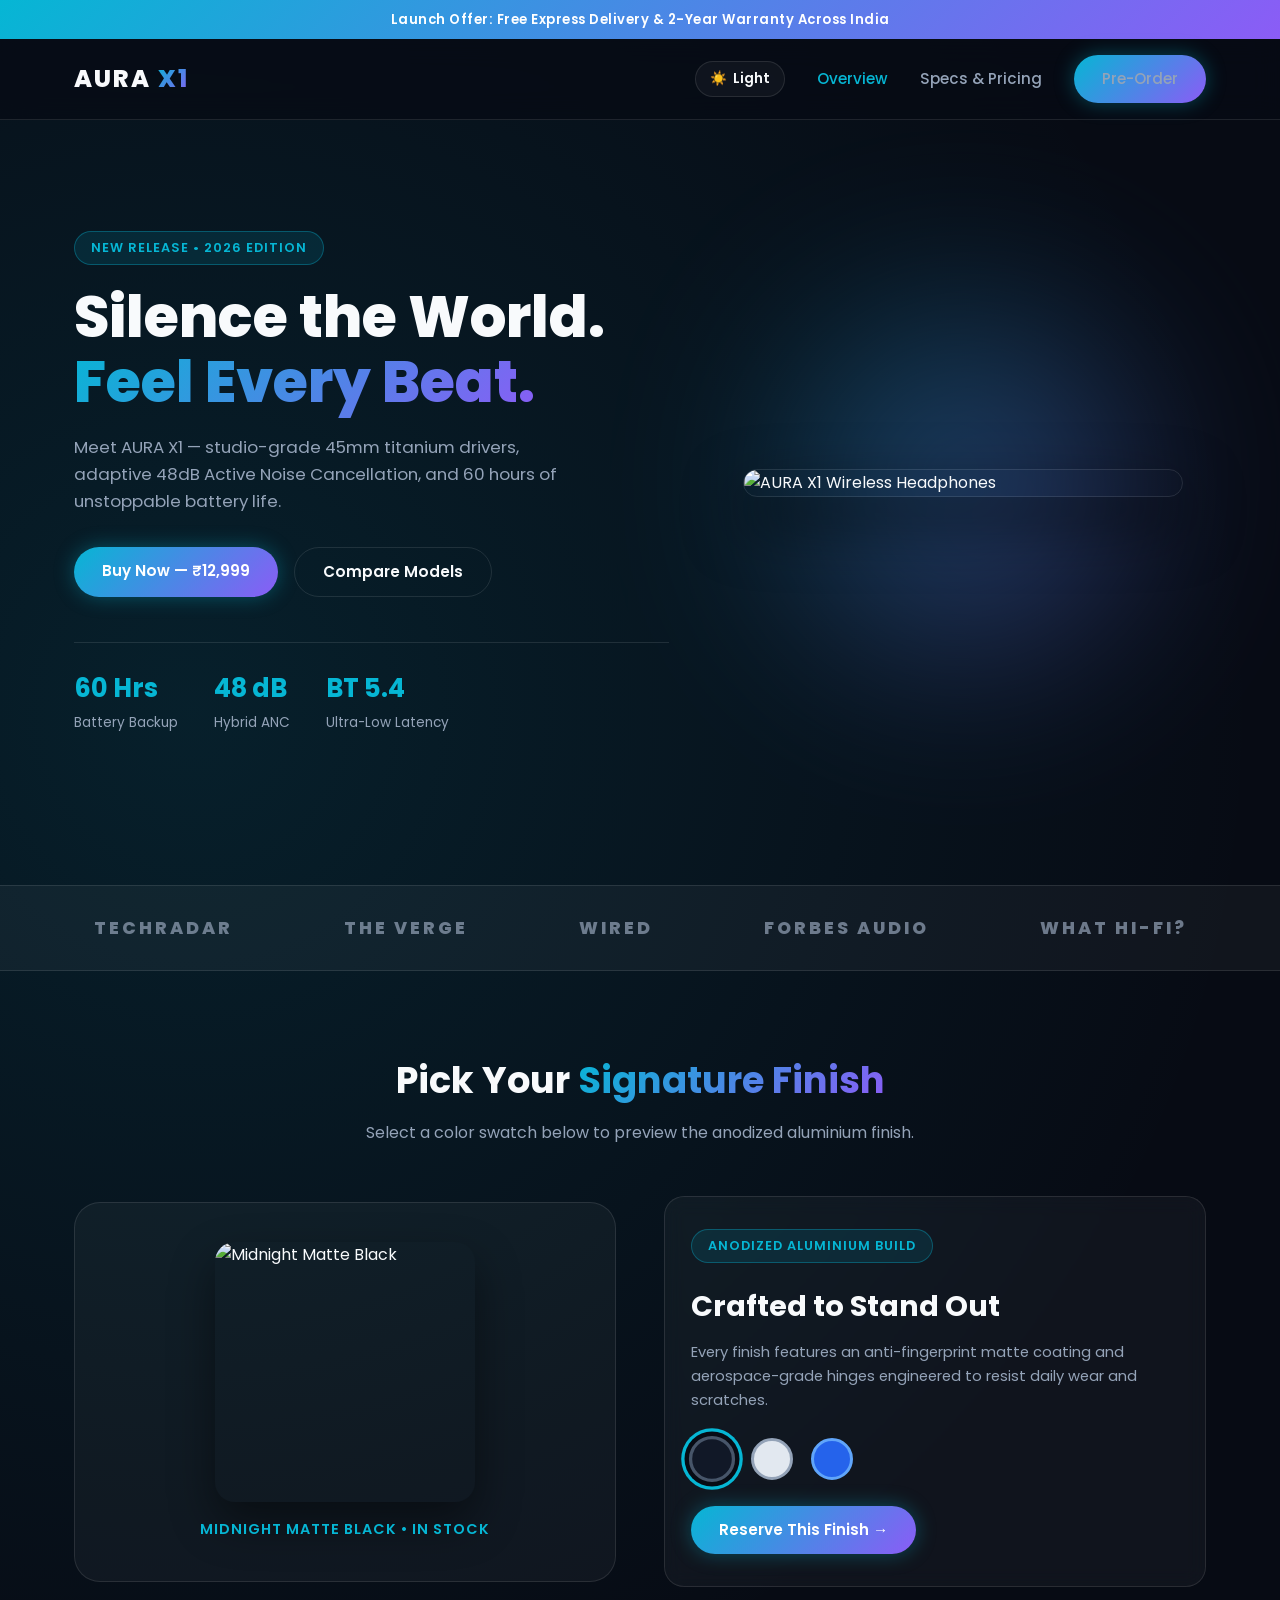
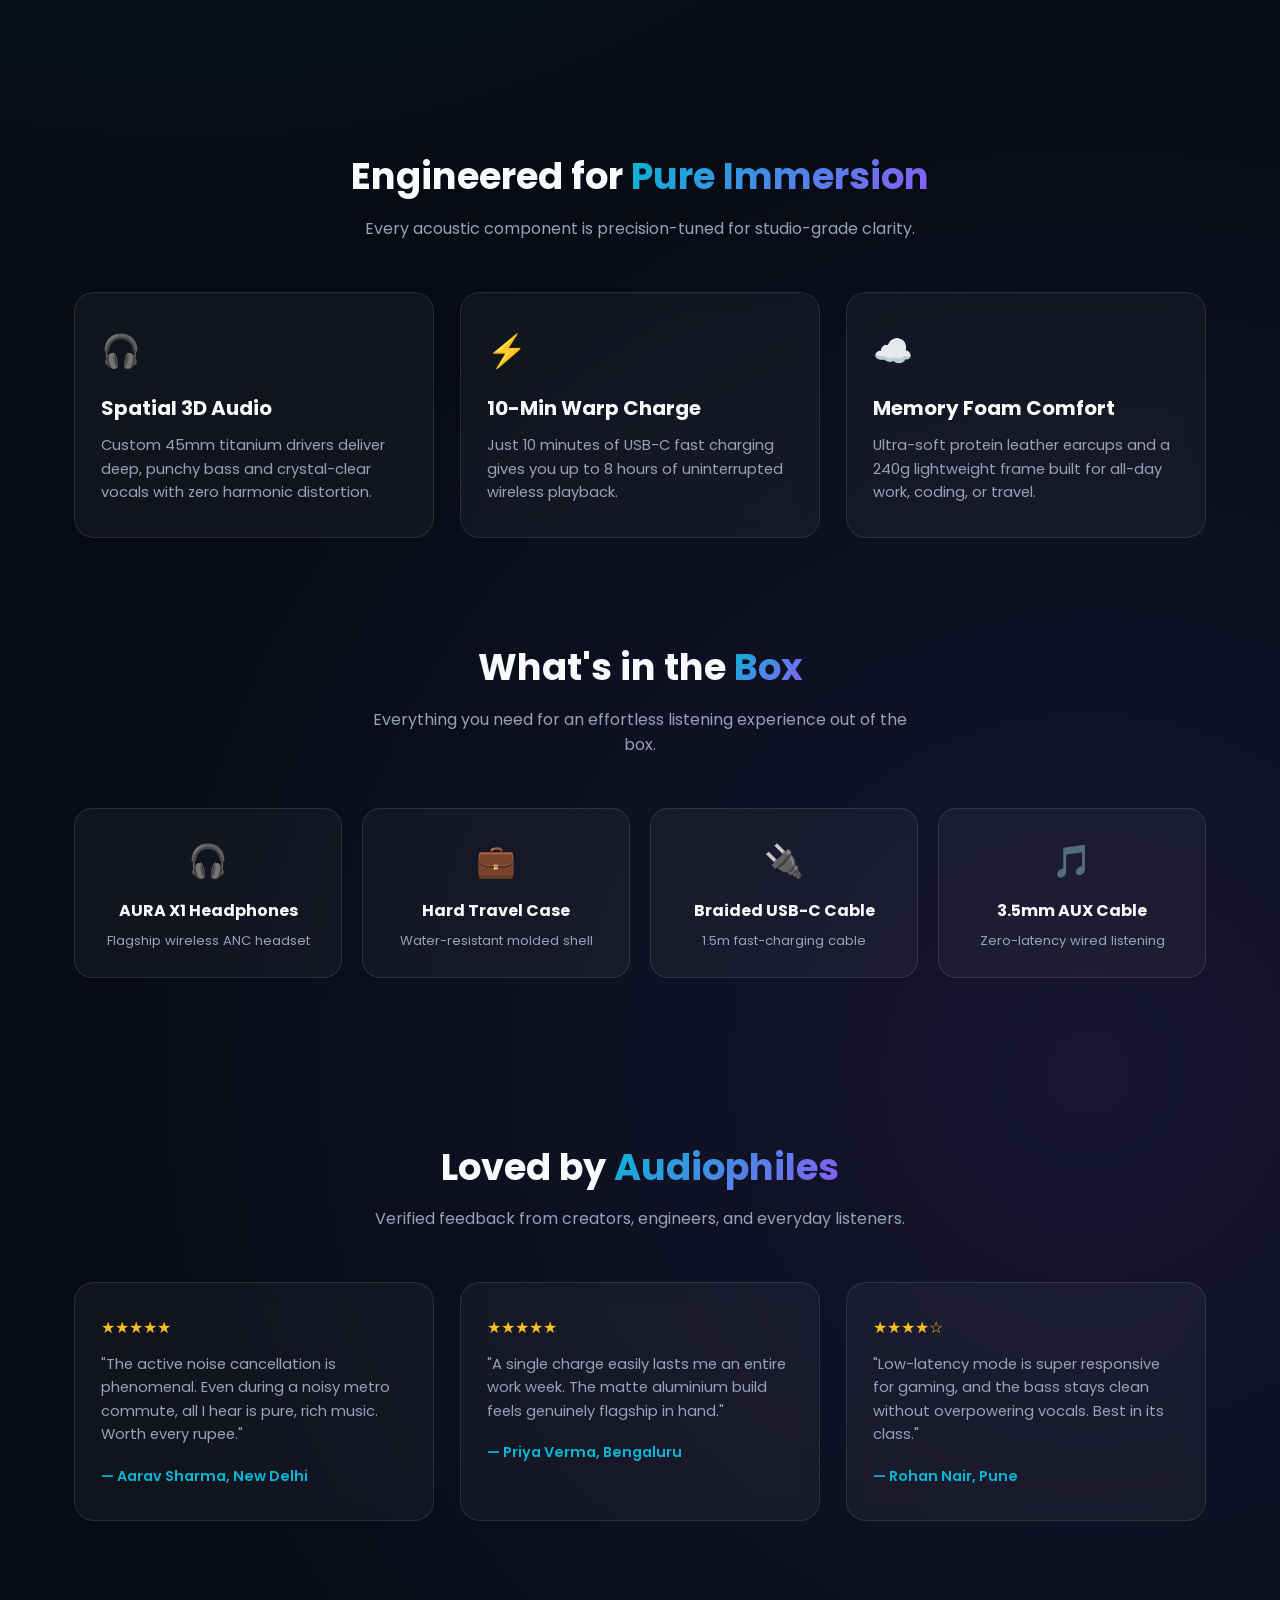
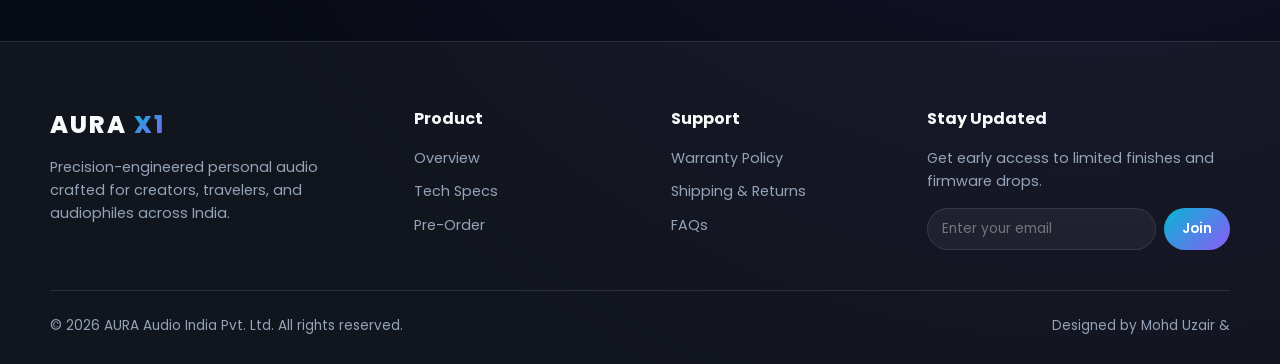
==== commit 42973cdf: "second changed footer" ====
--- a/index.html
+++ b/index.html
@@ -262,7 +262,7 @@
 
         <div class="footer-bottom">
             <span>&copy; 2026 AURA Audio India Pvt. Ltd. All rights reserved.</span>
-            <span>Designed by Mohd Uzair &amp; CSS3</span>
+            <span>Designed by Mohd Uzair &amp; </span>
         </div>
     </footer>
 
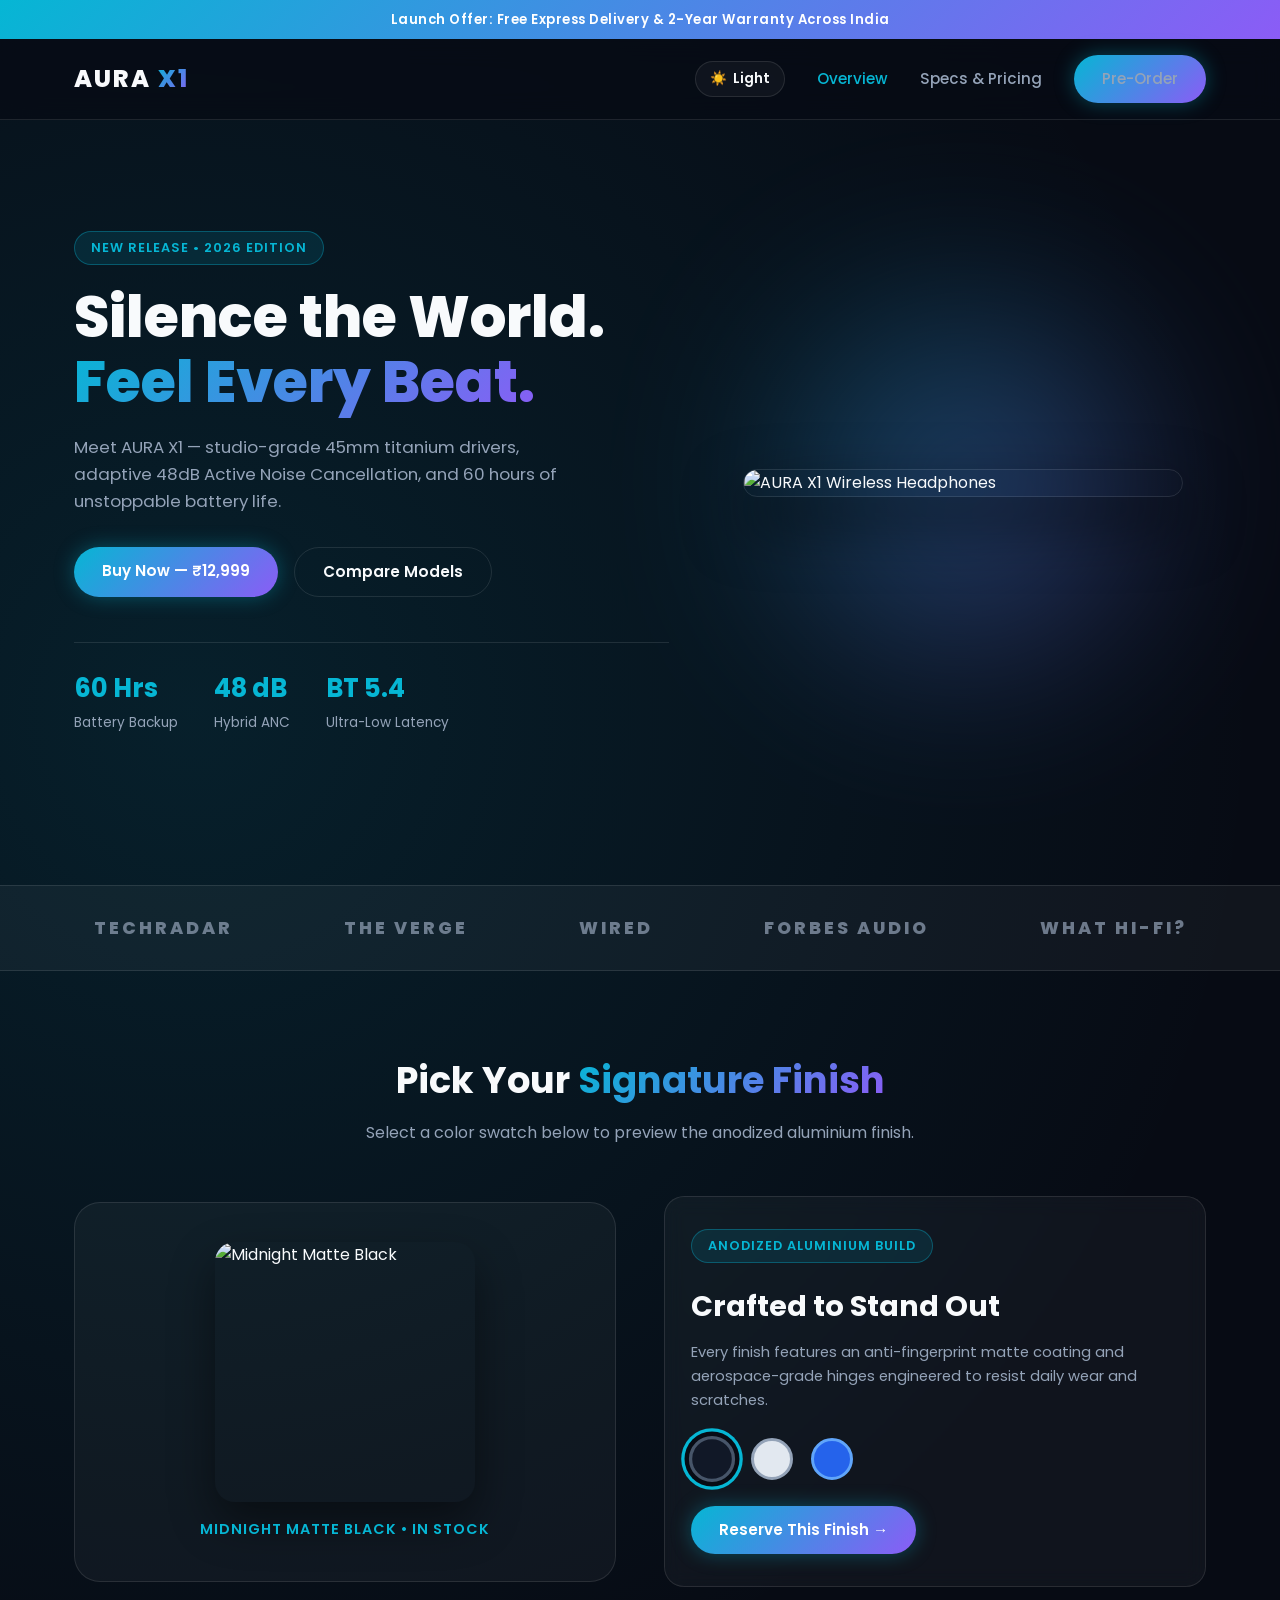
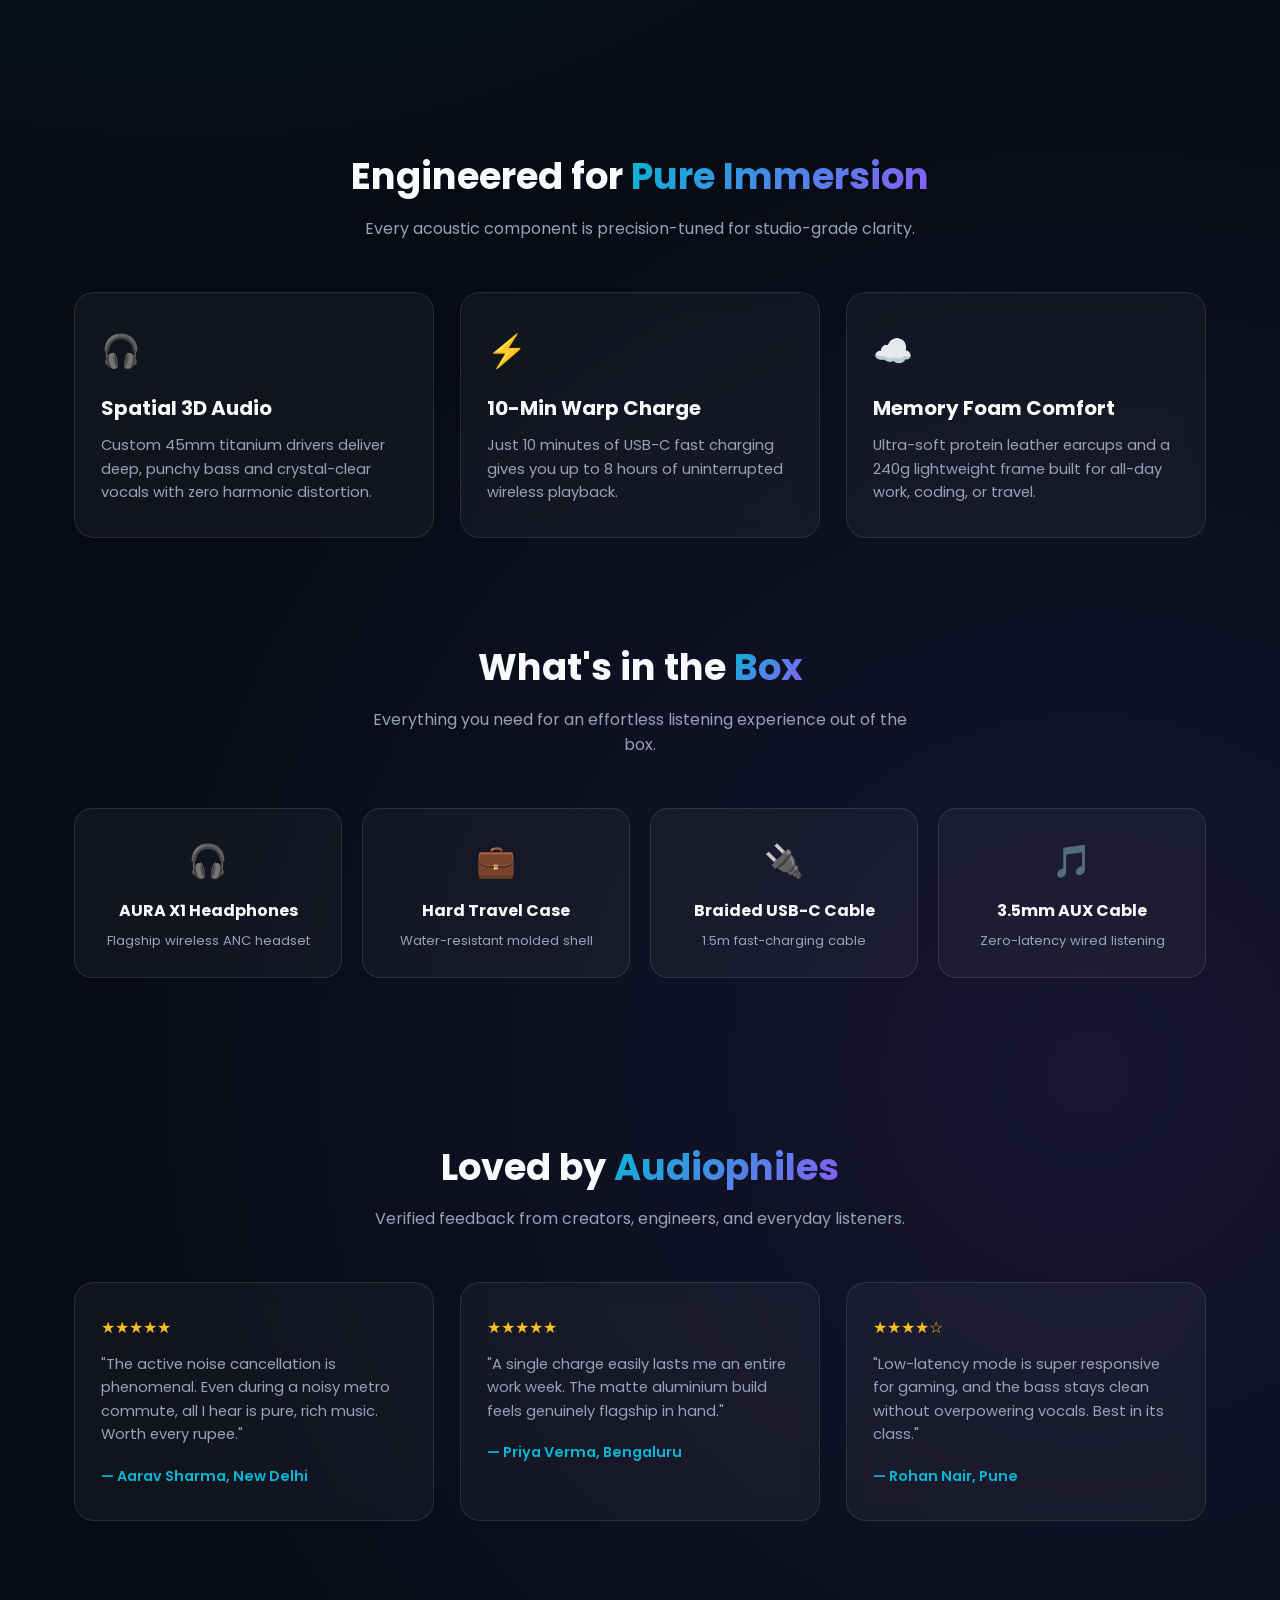
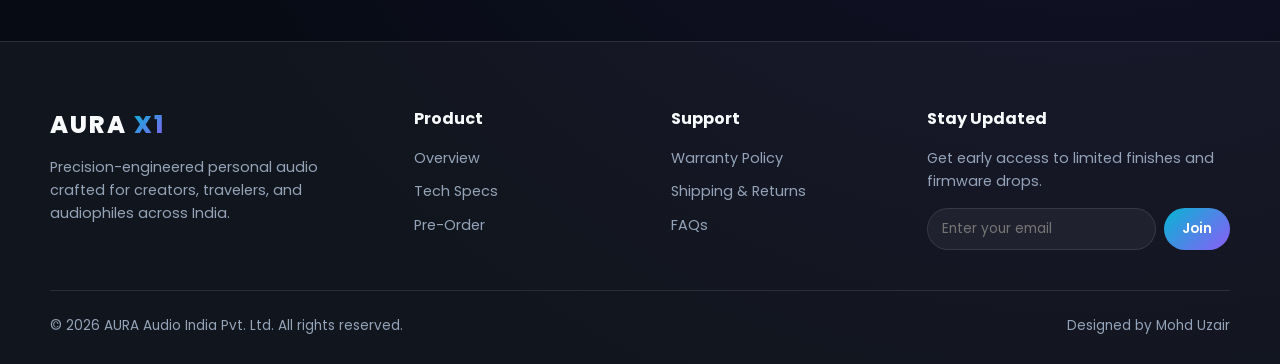
==== commit fee9954d: "footer last change" ====
--- a/index.html
+++ b/index.html
@@ -262,7 +262,7 @@
 
         <div class="footer-bottom">
             <span>&copy; 2026 AURA Audio India Pvt. Ltd. All rights reserved.</span>
-            <span>Designed by Mohd Uzair &amp; </span>
+            <span>Designed by Mohd Uzair </span>
         </div>
     </footer>
 
